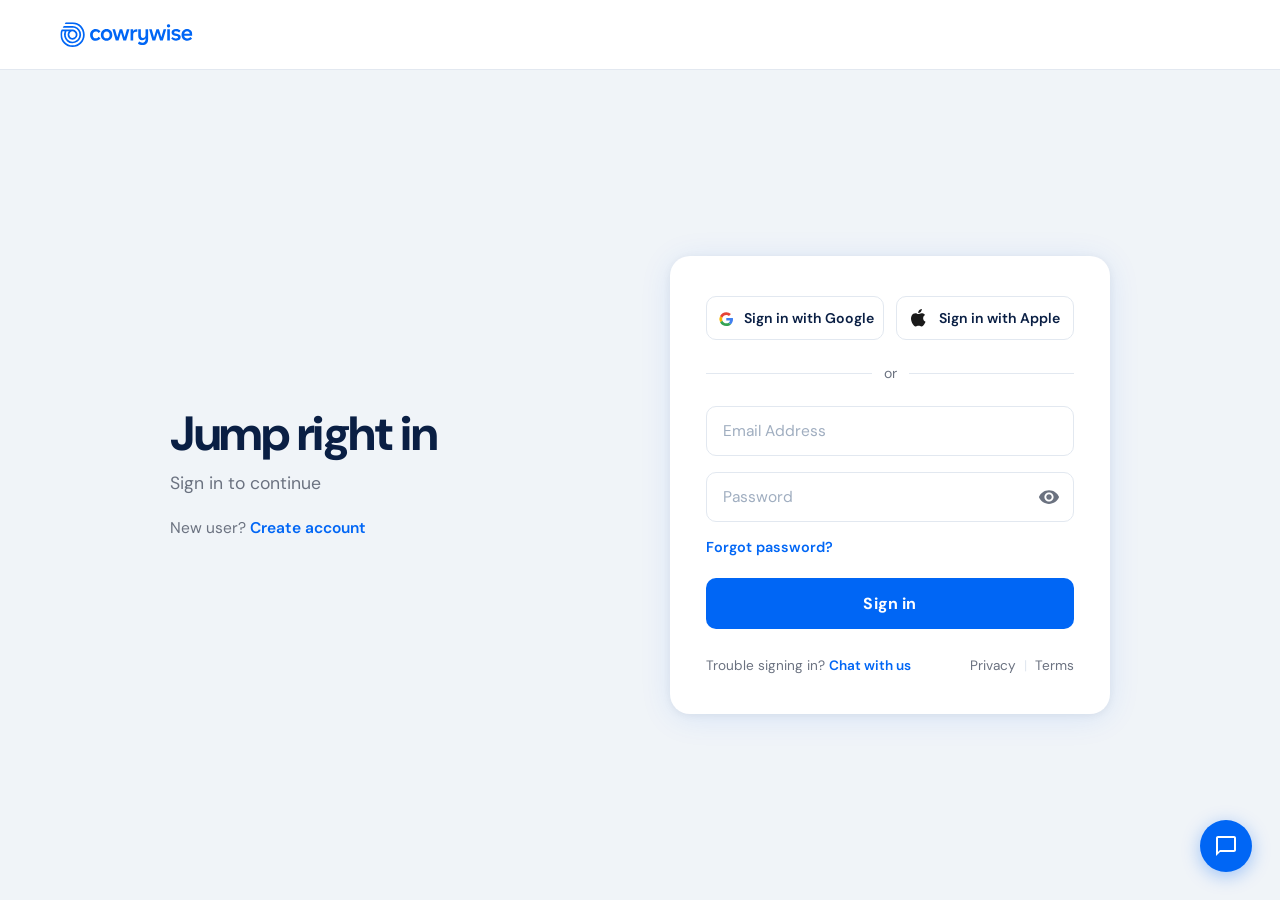
==== Login/index.html @ 88dd2793 "cowyris" ====
<!DOCTYPE html>
<html lang="en">
<head>
  <meta charset="UTF-8" />
  <meta name="viewport" content="width=device-width, initial-scale=1.0" />
  <title>My Cowrywise – Sign In</title>
  <link rel="preconnect" href="https://fonts.googleapis.com" />
  <link rel="preconnect" href="https://fonts.gstatic.com" crossorigin />
  <link href="https://fonts.googleapis.com/css2?family=DM+Sans:wght@400;500;600;700;800&display=swap" rel="stylesheet" />
  <link rel="stylesheet" href="style.css" />
</head>
<body>

  <!-- ===== Navbar ===== -->
  <nav class="navbar">
    <a href="/" class="logo">
      <!-- Cowrywise full logo SVG (download__5_.svg) -->
      <svg xmlns="http://www.w3.org/2000/svg" width="157" height="25" fill="none" viewBox="0 0 133 25">
        <g fill="#0066F5" clip-path="url(#clip0_37731_18033)">
          <path d="M12.556.25H5.73l-.013.024-.942 1.744h7.782c5.765 0 10.44 4.749 10.44 10.607s-4.674 10.607-10.44 10.607-10.441-4.75-10.441-10.607c0-1.108.17-2.21.506-3.264h1.994a8.83 8.83 0 0 0-.354 5.44 8.72 8.72 0 0 0 2.9 4.586 8.5 8.5 0 0 0 5.018 1.934 8.47 8.47 0 0 0 5.166-1.478 8.7 8.7 0 0 0 3.286-4.31 8.84 8.84 0 0 0 .118-5.45 8.7 8.7 0 0 0-3.096-4.453 8.48 8.48 0 0 0-5.097-1.707h-8.81L2.79 5.69h9.766c1.493 0 2.944.498 4.132 1.416a6.94 6.94 0 0 1 2.445 3.668 7.04 7.04 0 0 1-.24 4.423 6.9 6.9 0 0 1-2.827 3.373 6.74 6.74 0 0 1-8.215-.921 6.97 6.97 0 0 1-2.034-3.918 7.03 7.03 0 0 1 .715-4.37h2.259a5.08 5.08 0 0 0-1.18 3.118 5.1 5.1 0 0 0 1.005 3.182 4.95 4.95 0 0 0 2.745 1.84 4.88 4.88 0 0 0 3.274-.315 5 5 0 0 0 2.358-2.33 5.1 5.1 0 0 0 .4-3.316 5.04 5.04 0 0 0-1.734-2.839 4.9 4.9 0 0 0-3.103-1.108H1.761L.806 9.361a12.6 12.6 0 0 0-.431 3.264C.375 19.459 5.829 25 12.556 25c6.728 0 12.181-5.54 12.181-12.375C24.737 5.791 19.283.25 12.557.25m0 9.111c.636 0 1.257.192 1.785.55s.94.869 1.183 1.465.307 1.253.183 1.886a3.3 3.3 0 0 1-.88 1.67 3.2 3.2 0 0 1-1.644.894 3.17 3.17 0 0 1-1.856-.186 3.22 3.22 0 0 1-1.442-1.202 3.3 3.3 0 0 1 .4-4.12 3.19 3.19 0 0 1 2.271-.957M30.092 12.887c0-3.438 2.27-5.854 5.675-5.854 2.1 0 3.813.935 4.712 2.503l-1.97 1.414c-.621-1.001-1.564-1.48-2.677-1.48-1.841 0-3.063 1.329-3.063 3.417 0 2.066 1.22 3.415 3.063 3.415 1.114 0 2.056-.5 2.677-1.501l1.97 1.414c-.9 1.589-2.613 2.503-4.712 2.503-3.405 0-5.675-2.416-5.675-5.831M40.848 12.887c0-3.22 2.249-5.854 5.74-5.854 3.513 0 5.74 2.633 5.74 5.854 0 3.198-2.228 5.83-5.74 5.83-3.489 0-5.74-2.632-5.74-5.83m8.803 0c0-2.024-1.179-3.438-3.063-3.438s-3.063 1.414-3.063 3.438c0 2.001 1.178 3.415 3.063 3.415s3.063-1.414 3.063-3.415M69.482 7.336 66.139 18.41h-2.822L60.954 10.6l-2.383 7.811h-2.826L52.422 7.336h2.593l2.257 7.985 2.425-7.985h2.51l2.425 7.985 2.236-7.985zM106.197 7.336l-3.346 11.075h-2.822L97.666 10.6l-2.383 7.811h-2.82L89.139 7.338h2.592l2.258 7.986 2.423-7.988h2.509l2.425 7.985 2.237-7.985zM77.302 7.294v2.48a8 8 0 0 0-1.2-.109c-1.906 0-2.912.98-2.912 3.286v5.462h-2.612V7.336h2.567v1.85c.536-1.283 1.714-2.045 3.213-2.045.321-.006.64.045.944.153M88.14 7.336V17.3c0 3.722-2.034 5.766-5.633 5.766-1.863 0-3.576-.565-4.605-1.544l1.178-1.937c.92.738 2.12 1.11 3.278 1.11 2.013 0 3.212-1.153 3.212-3.396v-.955c-.62 1.218-1.949 1.958-3.555 1.958-2.314 0-3.77-1.48-3.77-4.178v-6.79h2.613v6.116c0 1.697.686 2.437 2.056 2.437 1.585 0 2.635-.979 2.635-2.59V7.337zM106.883 3.834c0-.958.664-1.654 1.671-1.654.984 0 1.647.696 1.647 1.654 0 .957-.665 1.653-1.647 1.653-1.007 0-1.671-.696-1.671-1.653m.364 3.503h2.613v11.075h-2.613zM111.176 16.607l1.413-1.676c.857.958 2.185 1.524 3.577 1.524 1.242 0 1.928-.479 1.928-1.175 0-.588-.429-.957-1.521-1.219l-1.778-.413c-2.27-.544-3.234-1.61-3.234-3.133 0-2.046 1.671-3.482 4.498-3.482 1.928 0 3.534.674 4.476 1.763l-1.392 1.719c-.942-.827-2.013-1.219-3.149-1.219-1.22 0-1.82.457-1.82 1.132 0 .522.364.848 1.52 1.11l1.885.456c2.292.523 3.127 1.588 3.127 3.112 0 2.197-1.671 3.612-4.562 3.612-2.162 0-3.983-.827-4.968-2.111M132.312 13.67h-8.119c.279 1.784 1.435 2.741 3.213 2.741 1.221 0 2.249-.457 3.041-1.393l1.564 1.567c-1.028 1.35-2.678 2.133-4.691 2.133-3.47 0-5.783-2.307-5.783-5.788 0-3.438 2.228-5.897 5.526-5.897 3.17 0 5.312 2.241 5.312 5.614a9 9 0 0 1-.063 1.022m-8.119-1.806h5.571c-.128-1.632-1.114-2.524-2.677-2.524-1.608 0-2.614.935-2.894 2.524"/>
        </g>
        <defs>
          <clipPath id="clip0_37731_18033">
            <path fill="#fff" d="M.375.25h132V25h-132z"/>
          </clipPath>
        </defs>
      </svg>
    </a>
  </nav>

  <!-- ===== Main Content ===== -->
  <main class="page-wrapper">

    <!-- Left: Hero text -->
    <section class="hero">
      <h1>Jump right in</h1>
      <p>Sign in to continue</p>
      <p class="new-user">New user? <a href="/register/signup.html">Create account</a></p>
    </section>

    <!-- Right: Login Card -->
    <div class="card">

      <!-- Social Buttons -->
      <div class="social-btns">

        <!-- Sign in with Google -->
        <a href="#" class="btn-social">
          <span class="icon">
            <!-- Google SVG (download__3_.svg) -->
            <svg xmlns="http://www.w3.org/2000/svg" width="20" height="21" fill="none" viewBox="0 0 24 25">
              <path fill="#4280EF" d="M20.4 13.5c0-.56-.055-1.14-.146-1.682h-7.893v3.201h4.52a3.77 3.77 0 0 1-1.676 2.514l2.698 2.08c1.585-1.465 2.497-3.6 2.497-6.113"/>
              <path fill="#34A353" d="M12.362 21.601c2.26 0 4.156-.741 5.541-2.007l-2.697-2.062c-.748.507-1.714.796-2.844.796-2.187 0-4.028-1.465-4.703-3.418l-2.77 2.116a8.37 8.37 0 0 0 7.473 4.575"/>
              <path fill="#F6B704" d="M7.66 14.893a5 5 0 0 1 0-3.183L4.888 9.576a8.25 8.25 0 0 0 0 7.45z"/>
              <path fill="#E54335" d="M12.362 8.292a4.59 4.59 0 0 1 3.208 1.247l2.388-2.387A8.1 8.1 0 0 0 12.362 5 8.37 8.37 0 0 0 4.89 9.575l2.77 2.134c.675-1.97 2.516-3.417 4.703-3.417"/>
            </svg>
          </span>
          Sign in with Google
        </a>

        <!-- Sign in with Apple -->
        <a href="#" class="btn-social">
          <span class="icon">
            <!-- Apple SVG (download.svg) -->
            <svg xmlns="http://www.w3.org/2000/svg" width="15" height="18" fill="none" viewBox="0 0 15 18">
              <path fill="#1a1a1a" fill-rule="evenodd" d="M10.78 4.215c.575.016 2.213.221 3.269 1.724-.085.05-1.951 1.121-1.93 3.32.023 2.629 2.35 3.503 2.39 3.517-.014.062-.366 1.259-1.243 2.473-.733 1.07-1.5 2.115-2.72 2.134-1.184.026-1.582-.68-2.94-.68-1.371 0-1.795.662-2.931.707-1.161.042-2.049-1.142-2.808-2.202C.35 13.044-.832 9.11.752 6.433 1.52 5.12 2.92 4.274 4.415 4.252c1.162-.023 2.24.765 2.955.766.7 0 2.035-.944 3.41-.803M10.794 0c.116 1.03-.302 2.045-.913 2.791-.638.734-1.657 1.296-2.65 1.224-.13-.991.373-2.045.936-2.688C8.804.597 9.91.038 10.794 0" clip-rule="evenodd"/>
            </svg>
          </span>
          Sign in with Apple
        </a>

      </div>

      <!-- Divider -->
      <div class="divider">or</div>

      <!-- Email Input -->
      <div class="input-group">
        <input type="email" placeholder="Email Address" autocomplete="email" />
      </div>

      <!-- Password Input -->
      <div class="input-group">
        <input type="password" placeholder="Password" autocomplete="current-password" id="passwordInput" />
        <button class="eye-btn" type="button" aria-label="Toggle password visibility">
          <!-- Eye SVG (download__4_.svg) -->
          <svg xmlns="http://www.w3.org/2000/svg" width="22" height="22" viewBox="0 0 24 24" fill="currentColor">
            <path d="M12 4.5C7 4.5 2.73 7.61 1 12c1.73 4.39 6 7.5 11 7.5s9.27-3.11 11-7.5c-1.73-4.39-6-7.5-11-7.5M12 17c-2.76 0-5-2.24-5-5s2.24-5 5-5 5 2.24 5 5-2.24 5-5 5m0-8c-1.66 0-3 1.34-3 3s1.34 3 3 3 3-1.34 3-3-1.34-3-3-3"/>
          </svg>
        </button>
      </div>

      <!-- Forgot Password -->
      <a href="#" class="forgot-password">Forgot password?</a>

      <!-- Sign In Button -->
      <button class="btn-signin" type="button">Sign in</button>

      <!-- Card Footer -->
      <div class="card-footer">
        <span>Trouble signing in? <a href="#" class="chat-link">Chat with us</a></span>
        <span class="legal-links">
          <a href="/privacy">Privacy</a>
          <span class="sep">|</span>
          <a href="/terms">Terms</a>
        </span>
      </div>

    </div>
    <!-- /card -->

  </main>

  <!-- ===== Floating Chat Button ===== -->
  <button class="chat-fab" type="button" aria-label="Open chat">
    <!-- Chat bubble icon -->
    <svg viewBox="0 0 24 24" xmlns="http://www.w3.org/2000/svg">
      <path d="M20 2H4c-1.1 0-2 .9-2 2v18l4-4h14c1.1 0 2-.9 2-2V4c0-1.1-.9-2-2-2zm0 14H6l-2 2V4h16v12z"/>
    </svg>
  </button>

</body>
</html>
---- Login/style.css ----
/* ===== CSS Reset & Variables ===== */
*, *::before, *::after {
  box-sizing: border-box;
  margin: 0;
  padding: 0;
}

:root {
  --blue-primary: #0066F5;
  --blue-dark: #0a1f44;
  --blue-hover: #0052cc;
  --gray-text: #6b7280;
  --gray-border: #e2e8f0;
  --gray-bg: #f0f4f8;
  --white: #ffffff;
  --red-dot: #e53e3e;
  --input-focus: #0066F5;
  --shadow-card: 0 4px 32px rgba(0, 102, 245, 0.10), 0 1.5px 8px rgba(0,0,0,0.06);
  --font-main: 'DM Sans', 'Segoe UI', sans-serif;
  --transition: 0.2s ease;
}

body {
  font-family: var(--font-main);
  background-color: var(--gray-bg);
  min-height: 100vh;
  display: flex;
  flex-direction: column;
  color: var(--blue-dark);
}

/* ===== Top Nav ===== */
.navbar {
  width: 100%;
  padding: 22px 48px;
  background: var(--white);
  border-bottom: 1px solid var(--gray-border);
  display: flex;
  align-items: center;
}

.navbar .logo {
  display: flex;
  align-items: center;
  gap: 8px;
  text-decoration: none;
}

/* ===== Page Layout ===== */
.page-wrapper {
  flex: 1;
  display: flex;
  align-items: center;
  justify-content: center;
  padding: 48px 24px;
  gap: 80px;
}

/* ===== Left Hero ===== */
.hero {
  max-width: 420px;
  flex: 1;
  animation: fadeSlideLeft 0.6s ease both;
}

.hero h1 {
  font-size: 3rem;
  font-weight: 800;
  color: var(--blue-dark);
  line-height: 1.1;
  letter-spacing: -0.03em;
  margin-bottom: 12px;
}

.hero p {
  font-size: 1.1rem;
  color: var(--gray-text);
  margin-bottom: 24px;
  font-weight: 400;
}

.hero .new-user {
  font-size: 0.97rem;
  color: var(--gray-text);
}

.hero .new-user a {
  color: var(--blue-primary);
  text-decoration: none;
  font-weight: 600;
  transition: color var(--transition);
}

.hero .new-user a:hover {
  color: var(--blue-hover);
  text-decoration: underline;
}

/* ===== Card ===== */
.card {
  background: var(--white);
  border-radius: 20px;
  padding: 40px 36px;
  width: 100%;
  max-width: 440px;
  box-shadow: var(--shadow-card);
  position: relative;
  animation: fadeSlideUp 0.55s ease both;
}



/* ===== Social Buttons ===== */
.social-btns {
  display: flex;
  gap: 12px;
  margin-bottom: 24px;
}

.btn-social {
  flex: 1;
  display: flex;
  align-items: center;
  justify-content: center;
  gap: 8px;
  border: 1.5px solid var(--gray-border);
  border-radius: 10px;
  padding: 11px 8px;
  background: var(--white);
  font-size: 0.88rem;
  font-weight: 600;
  color: var(--blue-dark);
  cursor: pointer;
  transition: border-color var(--transition), background var(--transition), box-shadow var(--transition);
  font-family: var(--font-main);
  text-decoration: none;
}

.btn-social:hover {
  border-color: var(--blue-primary);
  background: #f0f6ff;
  box-shadow: 0 2px 8px rgba(0,102,245,0.10);
}

.btn-social .icon {
  width: 20px;
  height: 20px;
  display: flex;
  align-items: center;
}

/* Apple icon inline */
.apple-icon {
  width: 16px;
  height: 18px;
}

/* ===== Divider ===== */
.divider {
  display: flex;
  align-items: center;
  gap: 12px;
  margin-bottom: 24px;
  color: var(--gray-text);
  font-size: 0.88rem;
}

.divider::before,
.divider::after {
  content: '';
  flex: 1;
  height: 1px;
  background: var(--gray-border);
}

/* ===== Inputs ===== */
.input-group {
  margin-bottom: 16px;
  position: relative;
}

.input-group input {
  width: 100%;
  padding: 14px 48px 14px 16px;
  border: 1.5px solid var(--gray-border);
  border-radius: 10px;
  font-size: 0.97rem;
  font-family: var(--font-main);
  color: var(--blue-dark);
  background: var(--white);
  outline: none;
  transition: border-color var(--transition), box-shadow var(--transition);
}

.input-group input::placeholder {
  color: #a0aec0;
  font-weight: 400;
}

.input-group input:focus {
  border-color: var(--input-focus);
  box-shadow: 0 0 0 3px rgba(0, 102, 245, 0.12);
}

/* Password toggle */
.input-group .eye-btn {
  position: absolute;
  right: 14px;
  top: 50%;
  transform: translateY(-50%);
  background: none;
  border: none;
  cursor: pointer;
  padding: 0;
  color: var(--gray-text);
  display: flex;
  align-items: center;
  transition: color var(--transition);
}

.input-group .eye-btn:hover {
  color: var(--blue-primary);
}

/* ===== Forgot Password ===== */
.forgot-password {
  display: block;
  text-align: left;
  margin-bottom: 22px;
  font-size: 0.9rem;
  color: var(--blue-primary);
  font-weight: 600;
  text-decoration: none;
  transition: color var(--transition);
}

.forgot-password:hover {
  color: var(--blue-hover);
  text-decoration: underline;
}

/* ===== Sign In Button ===== */
.btn-signin {
  width: 100%;
  padding: 15px;
  background: var(--blue-primary);
  color: var(--white);
  font-size: 1rem;
  font-weight: 700;
  border: none;
  border-radius: 10px;
  cursor: pointer;
  font-family: var(--font-main);
  letter-spacing: 0.01em;
  transition: background var(--transition), box-shadow var(--transition), transform var(--transition);
}

.btn-signin:hover {
  background: var(--blue-hover);
  box-shadow: 0 4px 16px rgba(0, 102, 245, 0.28);
  transform: translateY(-1px);
}

.btn-signin:active {
  transform: translateY(0);
  box-shadow: none;
}

/* ===== Footer Links ===== */
.card-footer {
  margin-top: 28px;
  display: flex;
  justify-content: space-between;
  align-items: center;
  font-size: 0.85rem;
  color: var(--gray-text);
}

.card-footer .chat-link {
  color: var(--blue-primary);
  font-weight: 600;
  text-decoration: none;
  transition: color var(--transition);
}

.card-footer .chat-link:hover {
  color: var(--blue-hover);
  text-decoration: underline;
}

.card-footer .legal-links {
  display: flex;
  gap: 8px;
}

.card-footer .legal-links a {
  color: var(--gray-text);
  text-decoration: none;
  transition: color var(--transition);
}

.card-footer .legal-links a:hover {
  color: var(--blue-primary);
}

.card-footer .sep {
  color: var(--gray-border);
}

/* ===== Floating Chat Button ===== */
.chat-fab {
  position: fixed;
  bottom: 28px;
  right: 28px;
  width: 52px;
  height: 52px;
  background: var(--blue-primary);
  border-radius: 50%;
  display: flex;
  align-items: center;
  justify-content: center;
  box-shadow: 0 4px 18px rgba(0,102,245,0.35);
  cursor: pointer;
  border: none;
  transition: background var(--transition), transform var(--transition), box-shadow var(--transition);
  z-index: 100;
  animation: popIn 0.5s 0.8s ease both;
}

.chat-fab:hover {
  background: var(--blue-hover);
  transform: scale(1.09);
  box-shadow: 0 6px 24px rgba(0,102,245,0.40);
}

.chat-fab svg {
  width: 24px;
  height: 24px;
  fill: var(--white);
}

/* ===== Animations ===== */
@keyframes fadeSlideLeft {
  from { opacity: 0; transform: translateX(-28px); }
  to   { opacity: 1; transform: translateX(0); }
}

@keyframes fadeSlideUp {
  from { opacity: 0; transform: translateY(28px); }
  to   { opacity: 1; transform: translateY(0); }
}

@keyframes popIn {
  from { opacity: 0; transform: scale(0.6); }
  to   { opacity: 1; transform: scale(1); }
}

/* ===== Responsive ===== */
@media (max-width: 820px) {
  .page-wrapper {
    flex-direction: column;
    gap: 36px;
    align-items: center;
  }
  .hero {
    text-align: center;
    max-width: 440px;
  }
  .hero h1 {
    font-size: 2.2rem;
  }
  .navbar {
    padding: 18px 24px;
  }
}

@media (max-width: 480px) {
  .card {
    padding: 32px 20px;
    border-radius: 16px;
  }
  .social-btns {
    flex-direction: column;
  }
  .hero h1 {
    font-size: 1.85rem;
  }
  .card-footer {
    flex-direction: column;
    gap: 10px;
    align-items: flex-start;
  }
}
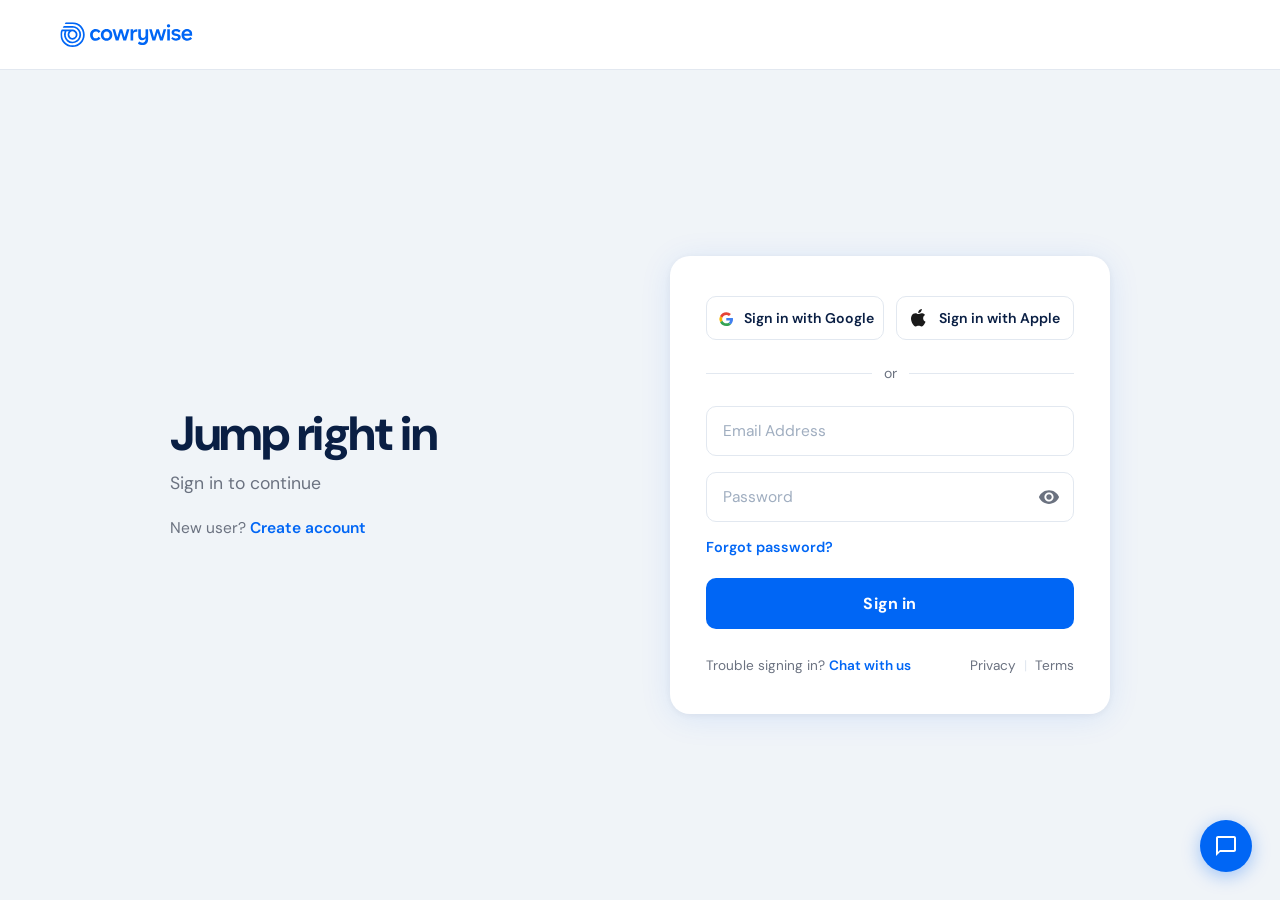
==== commit f713e63d: "chore: remove vscode config and add gitignore" ====
--- a/Login/index.html
+++ b/Login/index.html
@@ -35,7 +35,7 @@
     <section class="hero">
       <h1>Jump right in</h1>
       <p>Sign in to continue</p>
-      <p class="new-user">New user? <a href="/register/signup.html">Create account</a></p>
+      <p class="new-user">New user? <a href="./register/signup.html">Create account</a></p>
     </section>
 
     <!-- Right: Login Card -->
